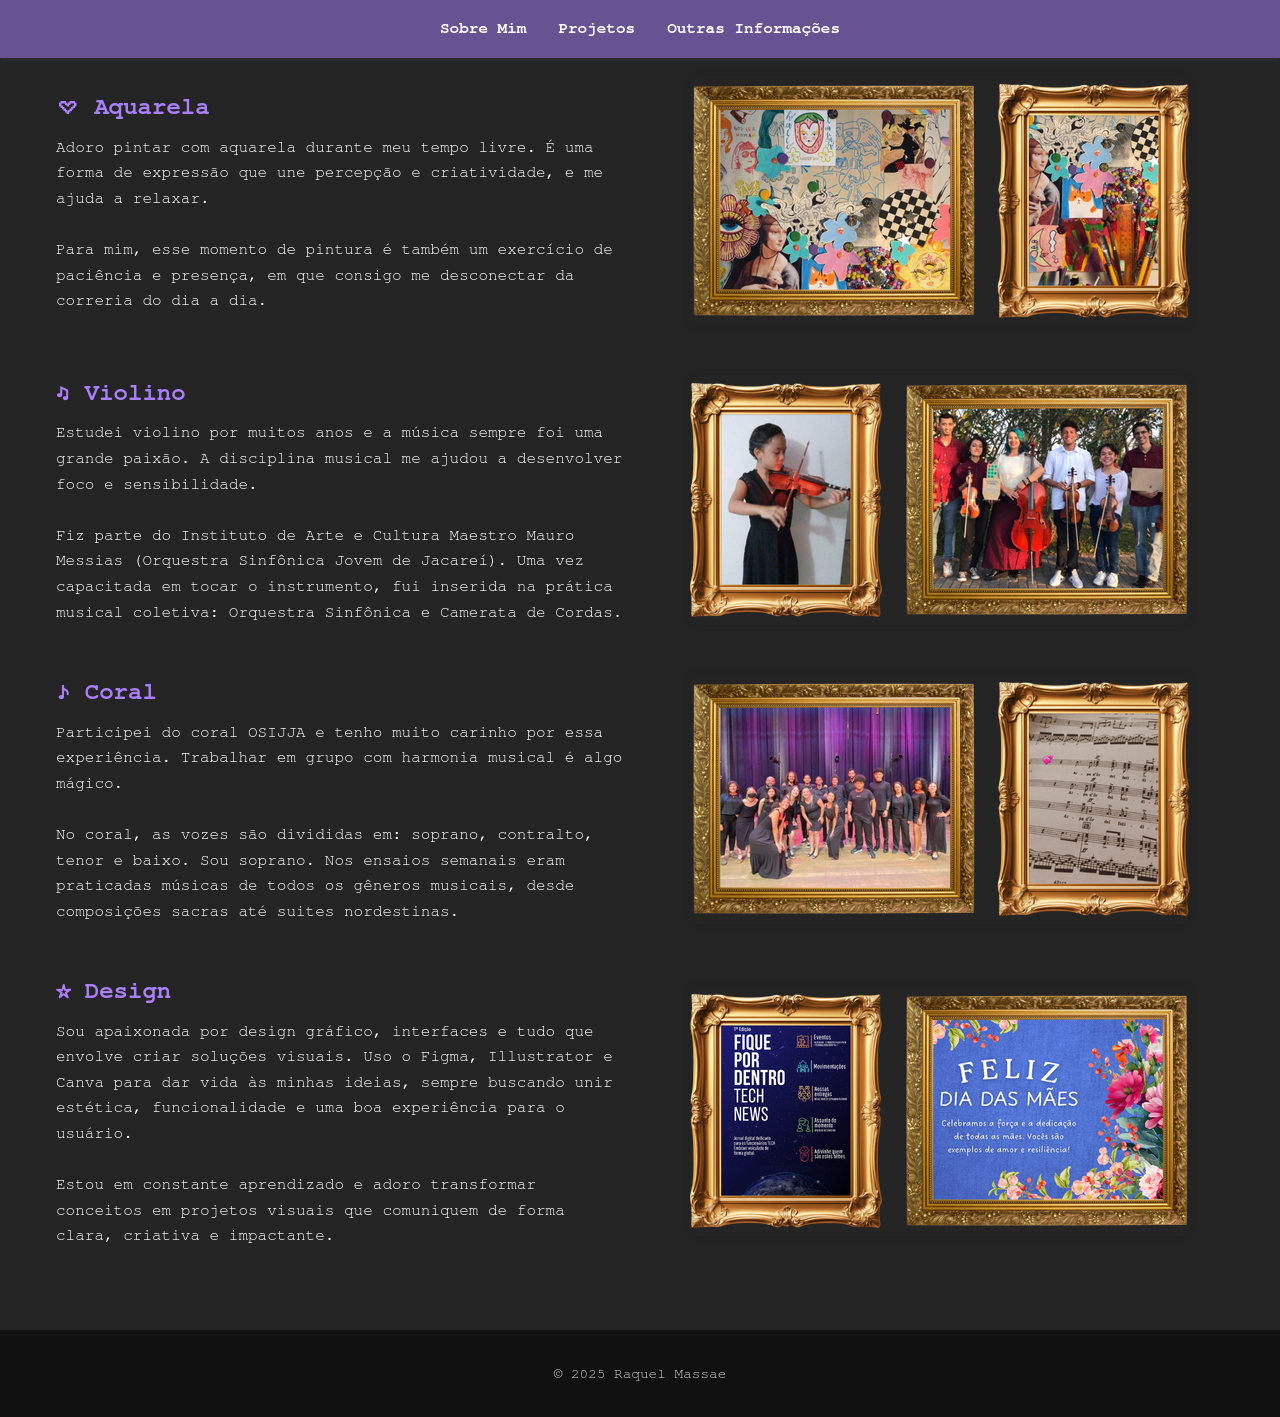
==== docs/portfolio/outras-informacoes.html @ 10573986 "Add files via upload" ====
<!DOCTYPE html>
<html lang="pt-BR">
<head>
  <meta charset="UTF-8" />
  <meta name="viewport" content="width=device-width, initial-scale=1.0"/>
  <title>Outras Informações</title>
  <link rel="stylesheet" href="css/style.css" />
  <style>
    .hobbies-section {
      max-width: 1200px;
      margin: auto;
      padding: 1rem;
      display: flex;
      flex-direction: column;
      gap: 3rem;
    }

    .hobby {
      display: flex;
      align-items: center;
      gap: 2rem;
      flex-wrap: wrap;
    }

    .hobby-text {
      flex: 1;
      min-width: 250px;
    }

    .hobby-img {
      flex: 1;
      min-width: 300px;
      display: flex;
      justify-content: center;
      align-items: center;
    }

    .hobby-img img {
      width: 100%;
      max-width: 500px; /* AUMENTADO de 400px para 500px */
      border-radius: 12px;
      box-shadow: 0 0 10px rgba(0,0,0,0.1);
      display: flex;
      justify-content: center;
      align-items: center;
    }

    .hobby-text h3 {
      margin-bottom: 0.5rem;
      font-size: 1.5rem;
    }
  </style>
</head>
<body>

  <nav class="navbar">
    <a href="index.html">Sobre Mim</a>
    <a href="projetos.html">Projetos</a>
    <a href="outras-informacoes.html">Outras Informações</a>
  </nav>

  <main>
    <section class="hobbies-section">

      <div class="hobby">
        <div class="hobby-text">
          <h3>𖹭 Aquarela</h3>
          <p>Adoro pintar com aquarela durante meu tempo livre. É uma forma de expressão que une percepção e criatividade, e me ajuda a relaxar.</p>
          <br>
          <p>Para mim, esse momento de pintura é também um exercício de paciência e presença, em que consigo me desconectar da correria do dia a dia.</p>
        </div>
        <div class="hobby-img">
          <img src="img/aqua.png" alt="Aquarela" />
        </div>
      </div>

      <div class="hobby">
        <div class="hobby-text">
          <h3>♫ Violino</h3>
          <p>Estudei violino por muitos anos e a música sempre foi uma grande paixão. A disciplina musical me ajudou a desenvolver foco e sensibilidade.</p>
          <br>
          <p>Fiz parte do Instituto de Arte e Cultura Maestro Mauro Messias (Orquestra Sinfônica Jovem de Jacareí). Uma vez capacitada em tocar o instrumento, fui inserida na prática musical coletiva: Orquestra Sinfônica e Camerata de Cordas.</p>
        </div>
        <div class="hobby-img">
          <img src="img/violin.png" alt="Violino" />
        </div>
      </div>

      <div class="hobby">
        <div class="hobby-text">
          <h3>♪ Coral</h3>
          <p>Participei do coral OSIJJA e tenho muito carinho por essa experiência. Trabalhar em grupo com harmonia musical é algo mágico.</p>
          <br>
          <p>No coral, as vozes são divididas em: soprano, contralto, tenor e baixo. Sou soprano. Nos ensaios semanais eram praticadas músicas de todos os gêneros musicais, desde composições sacras até suites nordestinas.</p>
        </div>
        <div class="hobby-img">
          <img src="img/coro.png" alt="Coral" />
        </div>
      </div>

      <div class="hobby">
        <div class="hobby-text">
          <h3>☆ Design</h3>
          <p>Sou apaixonada por design gráfico, interfaces e tudo que envolve criar soluções visuais. Uso o Figma, Illustrator e Canva para dar vida às minhas ideias, sempre buscando unir estética, funcionalidade e uma boa experiência para o usuário.</p>
          <br>
          <p>Estou em constante aprendizado e adoro transformar conceitos em projetos visuais que comuniquem de forma clara, criativa e impactante.</p>
        </div>
        <div class="hobby-img">
          <img src="img/design.png" alt="Design" />
        </div>
      </div>

    </section>
  </main>

  <footer>
    © 2025 Raquel Massae
  </footer>

</body>
</html>
---- docs/portfolio/css/style.css ----
/* Reset simples */
* {
  margin: 0;
  padding: 0;
  box-sizing: border-box;
}

body {
  font-family: FreeMono, monospace;
  background-color: #242424;      /* fundo preto */
  color: #fff;                 /* texto branco */
  line-height: 1.6;
  padding-top: 60px;
}

/* Títulos em roxo */
h1, h2, h3, h4, h5, h6 {
  color: #aa7fff;
}

/* Navbar */
.navbar {
  position: fixed;
  top: 0;
  width: 100%;
  background: #675292; /* tom mais escuro */
  padding: 1rem 2rem;
  display: flex;
  justify-content: center;
  box-shadow: 0 2px 5px rgba(255, 255, 255, 0.05);
  z-index: 1000;
}

.navbar a {
  margin: 0 1rem;
  text-decoration: none;
  color: #fff;
  font-weight: bold;
  transition: color 0.3s;
}

.navbar a:hover {
  color: #aa7fff;
  font-weight: bold;
}

/* Footer */
footer {
  text-align: center;
  padding: 2rem 0;
  margin-top: 4rem;
  font-size: 0.9rem;
  background-color: #111;
  color: #ccc;
  border-top: 1px solid #222;
}
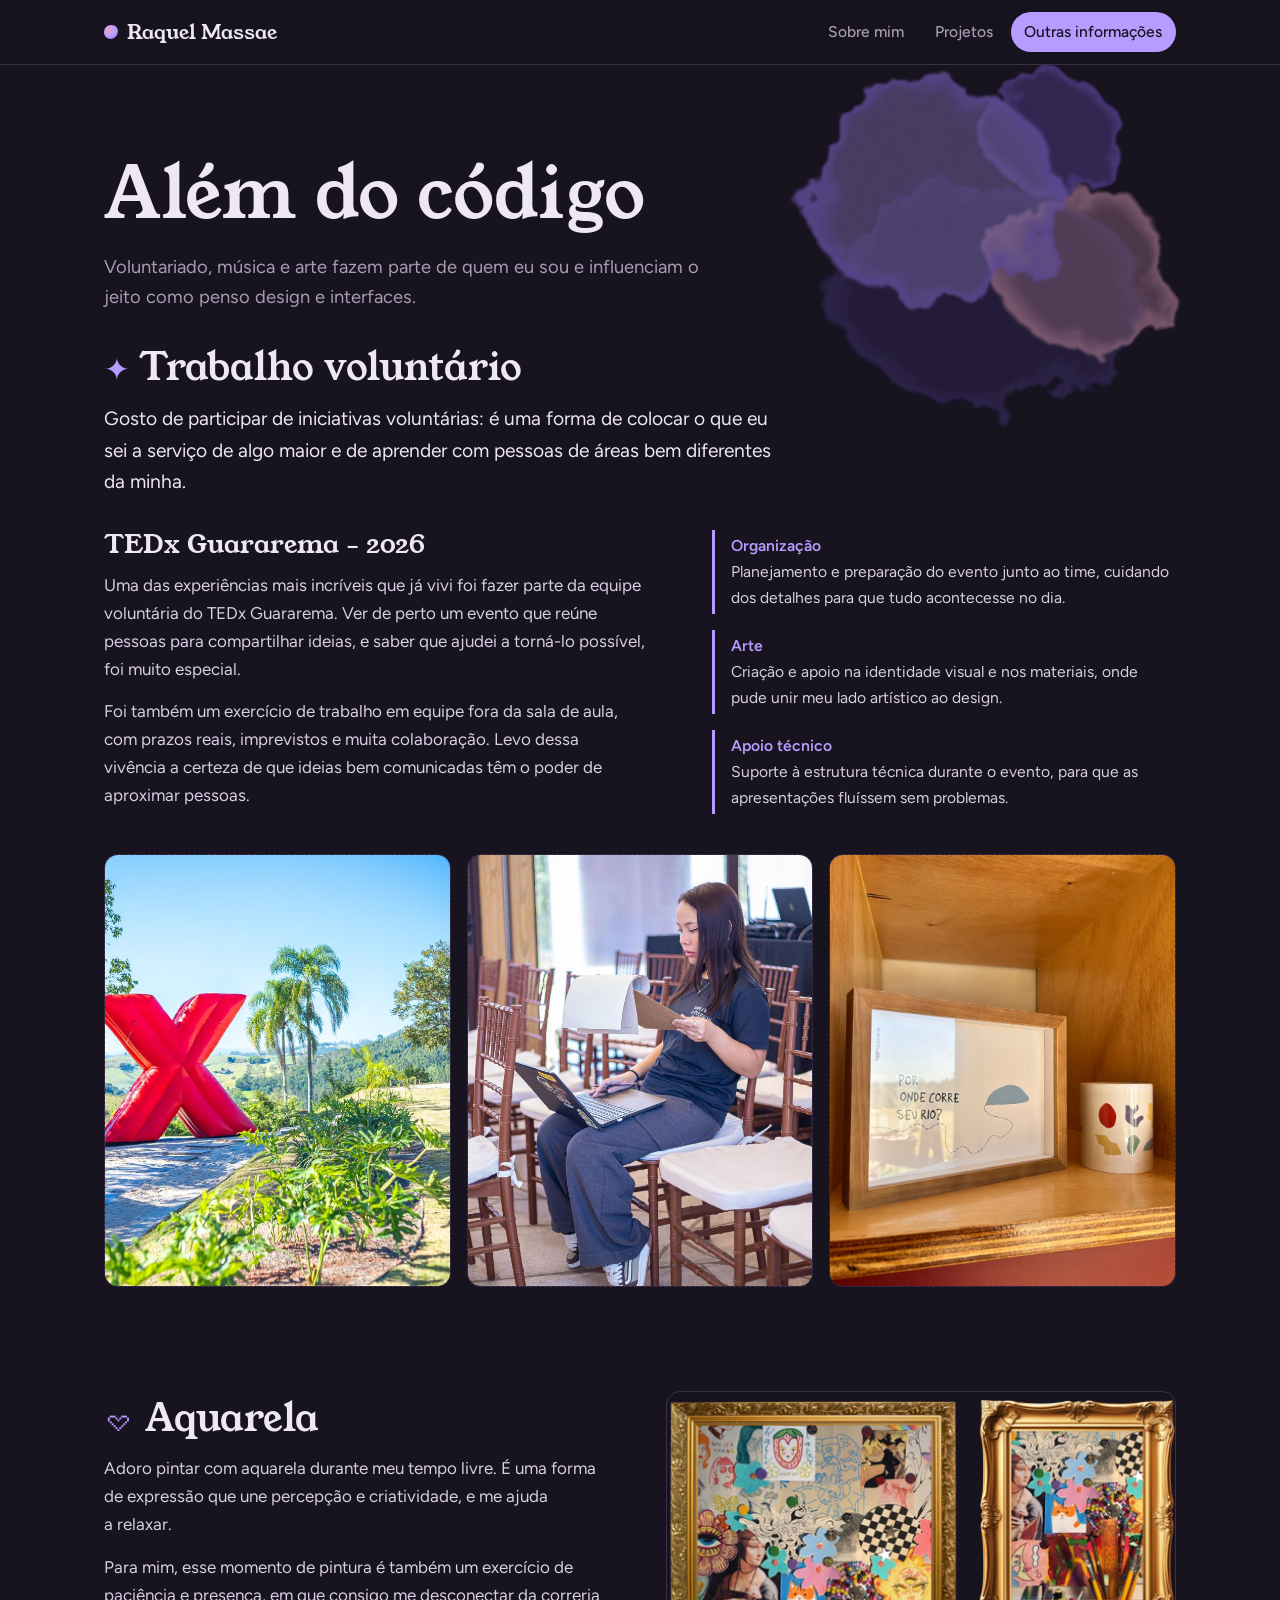
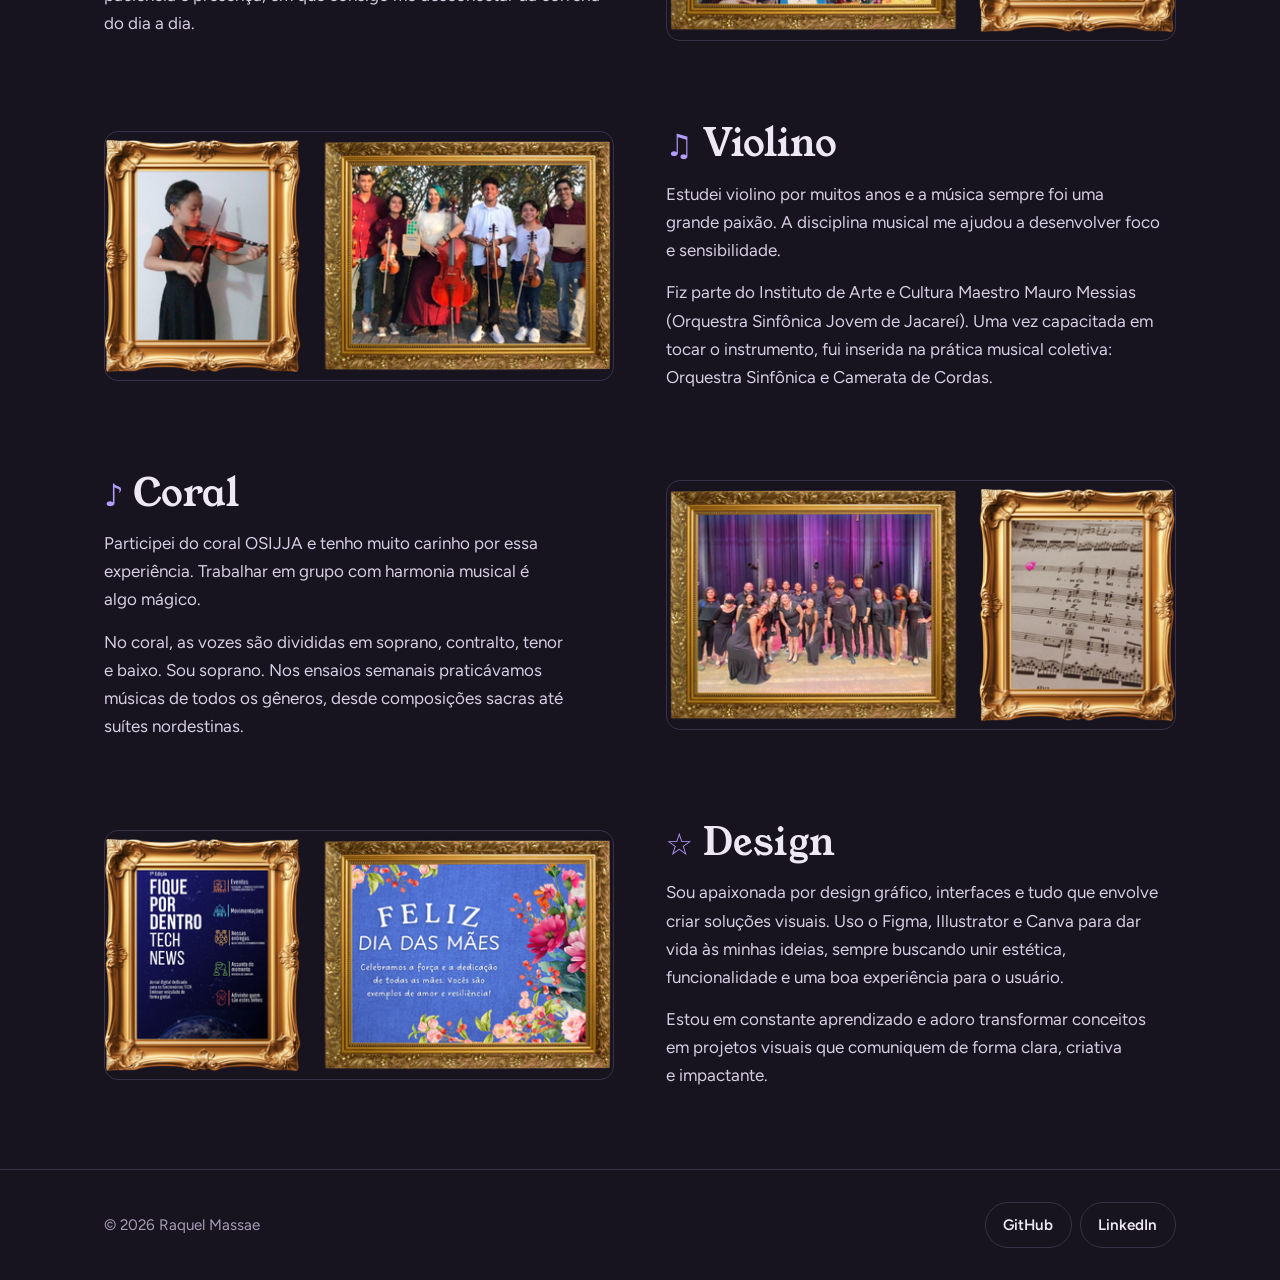
==== commit a13cd3d2: "Add files via upload Atualiza portfólio: projeto 5DSM, novo visual e voluntariado" ====
--- a/docs/portfolio/outras-informacoes.html
+++ b/docs/portfolio/outras-informacoes.html
@@ -1,121 +1,131 @@
-<!DOCTYPE html>
-<html lang="pt-BR">
-<head>
-  <meta charset="UTF-8" />
-  <meta name="viewport" content="width=device-width, initial-scale=1.0"/>
-  <title>Outras Informações</title>
-  <link rel="stylesheet" href="css/style.css" />
-  <style>
-    .hobbies-section {
-      max-width: 1200px;
-      margin: auto;
-      padding: 1rem;
-      display: flex;
-      flex-direction: column;
-      gap: 3rem;
-    }
-
-    .hobby {
-      display: flex;
-      align-items: center;
-      gap: 2rem;
-      flex-wrap: wrap;
-    }
-
-    .hobby-text {
-      flex: 1;
-      min-width: 250px;
-    }
-
-    .hobby-img {
-      flex: 1;
-      min-width: 300px;
-      display: flex;
-      justify-content: center;
-      align-items: center;
-    }
-
-    .hobby-img img {
-      width: 100%;
-      max-width: 500px; /* AUMENTADO de 400px para 500px */
-      border-radius: 12px;
-      box-shadow: 0 0 10px rgba(0,0,0,0.1);
-      display: flex;
-      justify-content: center;
-      align-items: center;
-    }
-
-    .hobby-text h3 {
-      margin-bottom: 0.5rem;
-      font-size: 1.5rem;
-    }
-  </style>
-</head>
-<body>
-
-  <nav class="navbar">
-    <a href="index.html">Sobre Mim</a>
-    <a href="projetos.html">Projetos</a>
-    <a href="outras-informacoes.html">Outras Informações</a>
-  </nav>
-
-  <main>
-    <section class="hobbies-section">
-
-      <div class="hobby">
-        <div class="hobby-text">
-          <h3>𖹭 Aquarela</h3>
-          <p>Adoro pintar com aquarela durante meu tempo livre. É uma forma de expressão que une percepção e criatividade, e me ajuda a relaxar.</p>
-          <br>
-          <p>Para mim, esse momento de pintura é também um exercício de paciência e presença, em que consigo me desconectar da correria do dia a dia.</p>
-        </div>
-        <div class="hobby-img">
-          <img src="img/aqua.png" alt="Aquarela" />
-        </div>
-      </div>
-
-      <div class="hobby">
-        <div class="hobby-text">
-          <h3>♫ Violino</h3>
-          <p>Estudei violino por muitos anos e a música sempre foi uma grande paixão. A disciplina musical me ajudou a desenvolver foco e sensibilidade.</p>
-          <br>
-          <p>Fiz parte do Instituto de Arte e Cultura Maestro Mauro Messias (Orquestra Sinfônica Jovem de Jacareí). Uma vez capacitada em tocar o instrumento, fui inserida na prática musical coletiva: Orquestra Sinfônica e Camerata de Cordas.</p>
-        </div>
-        <div class="hobby-img">
-          <img src="img/violin.png" alt="Violino" />
-        </div>
-      </div>
-
-      <div class="hobby">
-        <div class="hobby-text">
-          <h3>♪ Coral</h3>
-          <p>Participei do coral OSIJJA e tenho muito carinho por essa experiência. Trabalhar em grupo com harmonia musical é algo mágico.</p>
-          <br>
-          <p>No coral, as vozes são divididas em: soprano, contralto, tenor e baixo. Sou soprano. Nos ensaios semanais eram praticadas músicas de todos os gêneros musicais, desde composições sacras até suites nordestinas.</p>
-        </div>
-        <div class="hobby-img">
-          <img src="img/coro.png" alt="Coral" />
-        </div>
-      </div>
-
-      <div class="hobby">
-        <div class="hobby-text">
-          <h3>☆ Design</h3>
-          <p>Sou apaixonada por design gráfico, interfaces e tudo que envolve criar soluções visuais. Uso o Figma, Illustrator e Canva para dar vida às minhas ideias, sempre buscando unir estética, funcionalidade e uma boa experiência para o usuário.</p>
-          <br>
-          <p>Estou em constante aprendizado e adoro transformar conceitos em projetos visuais que comuniquem de forma clara, criativa e impactante.</p>
-        </div>
-        <div class="hobby-img">
-          <img src="img/design.png" alt="Design" />
-        </div>
-      </div>
-
-    </section>
-  </main>
-
-  <footer>
-    © 2025 Raquel Massae
-  </footer>
-
-</body>
-</html>
+<!DOCTYPE html>
+<html lang="pt-BR">
+
+<head>
+  <meta charset="UTF-8" />
+  <meta name="viewport" content="width=device-width, initial-scale=1.0" />
+  <meta name="description" content="Voluntariado, hobbies e interesses de Raquel Massae: TEDx Guararema, aquarela, violino, coral e design." />
+  <title>Outras informações | Raquel Massae</title>
+  <link rel="preload" href="fonts/young-serif.woff2" as="font" type="font/woff2" crossorigin />
+  <link rel="stylesheet" href="css/style.css" />
+  <link rel="stylesheet" href="css/paginas.css" />
+</head>
+
+<body>
+  <a class="skip-link" href="#conteudo">Pular para o conteúdo</a>
+
+  <!-- Filtro que dá as bordas irregulares de aquarela -->
+  <svg class="svg-defs" aria-hidden="true" focusable="false">
+    <filter id="aquarela" x="-20%" y="-20%" width="140%" height="140%">
+      <feTurbulence type="fractalNoise" baseFrequency="0.018" numOctaves="4" seed="4" result="ruido" />
+      <feDisplacementMap in="SourceGraphic" in2="ruido" scale="70" result="borda" />
+      <feGaussianBlur in="borda" stdDeviation="1.2" />
+    </filter>
+  </svg>
+
+  <header class="site-header">
+    <div class="wrap">
+      <a class="brand" href="index.html"><span class="brand-dot" aria-hidden="true"></span>Raquel Massae</a>
+      <nav class="nav" aria-label="Principal">
+        <a href="index.html">Sobre mim</a>
+        <a href="projetos.html">Projetos</a>
+        <a href="outras-informacoes.html" aria-current="page">Outras informações</a>
+      </nav>
+    </div>
+  </header>
+
+  <main id="conteudo">
+    <section class="page-head wrap">
+      <div class="bloom" aria-hidden="true"></div>
+      <h1>Além do código</h1>
+      <p>Voluntariado, música e arte fazem parte de quem eu sou e influenciam o jeito como penso design e interfaces.</p>
+    </section>
+
+    <section class="volunteer wrap" aria-labelledby="voluntariado-titulo">
+      <div class="volunteer-text">
+        <h2 id="voluntariado-titulo"><span aria-hidden="true">✦</span>Trabalho voluntário</h2>
+        <p class="volunteer-lead">Gosto de participar de iniciativas voluntárias: é uma forma de colocar o que eu sei a serviço de algo maior e de aprender com pessoas de áreas bem diferentes da minha.</p>
+        <div class="volunteer-cols">
+          <div>
+            <h3>TEDx Guararema - 2026</h3>
+            <p>Uma das experiências mais incríveis que já vivi foi fazer parte da equipe voluntária do TEDx Guararema. Ver de perto um evento que reúne pessoas para compartilhar ideias, e saber que ajudei a torná-lo possível, foi muito especial.</p>
+            <p>Foi também um exercício de trabalho em equipe fora da sala de aula, com prazos reais, imprevistos e muita colaboração. Levo dessa vivência a certeza de que ideias bem comunicadas têm o poder de aproximar pessoas.</p>
+          </div>
+          <ul class="roles">
+            <li><strong>Organização</strong>Planejamento e preparação do evento junto ao time, cuidando dos detalhes para que tudo acontecesse no dia.</li>
+            <li><strong>Arte</strong>Criação e apoio na identidade visual e nos materiais, onde pude unir meu lado artístico ao design.</li>
+            <li><strong>Apoio técnico</strong>Suporte à estrutura técnica durante o evento, para que as apresentações fluíssem sem problemas.</li>
+          </ul>
+        </div>
+      </div>
+
+      <!-- Fotos do TEDx: salve os arquivos em img/ com estes nomes (tedx1.jpg, tedx2.jpg, tedx3.jpg) -->
+      <div class="photo-row">
+        <figure class="photo-slot"><img src="img/tedx1.jpeg" alt="Raquel com a equipe voluntária do TEDx Guararema" loading="lazy" onerror="this.remove()" /><span class="slot-hint">img/tedx1.jpg</span></figure>
+        <figure class="photo-slot"><img src="img/tedx2.jpeg" alt="Bastidores do TEDx Guararema" loading="lazy" onerror="this.remove()" /><span class="slot-hint">img/tedx2.jpg</span></figure>
+        <figure class="photo-slot"><img src="img/tedx3.jpeg" alt="Palco do TEDx Guararema" loading="lazy" onerror="this.remove()" /><span class="slot-hint">img/tedx3.jpg</span></figure>
+      </div>
+    </section>
+
+    <section class="hobbies wrap" aria-label="Hobbies">
+
+      <article class="hobby">
+        <div class="hobby-text">
+          <h2><span aria-hidden="true">𖹭</span>Aquarela</h2>
+          <p>Adoro pintar com aquarela durante meu tempo livre. É uma forma de expressão que une percepção e criatividade, e me ajuda a relaxar.</p>
+          <p>Para mim, esse momento de pintura é também um exercício de paciência e presença, em que consigo me desconectar da correria do dia a dia.</p>
+        </div>
+        <div class="hobby-img">
+          <img src="img/aqua.png" alt="Pintura em aquarela" width="500" height="250" loading="lazy" />
+        </div>
+      </article>
+
+      <article class="hobby">
+        <div class="hobby-text">
+          <h2><span aria-hidden="true">♫</span>Violino</h2>
+          <p>Estudei violino por muitos anos e a música sempre foi uma grande paixão. A disciplina musical me ajudou a desenvolver foco e sensibilidade.</p>
+          <p>Fiz parte do Instituto de Arte e Cultura Maestro Mauro Messias (Orquestra Sinfônica Jovem de Jacareí). Uma vez capacitada em tocar o instrumento, fui inserida na prática musical coletiva: Orquestra Sinfônica e Camerata de Cordas.</p>
+        </div>
+        <div class="hobby-img">
+          <img src="img/violin.png" alt="Violino" width="500" height="250" loading="lazy" />
+        </div>
+      </article>
+
+      <article class="hobby">
+        <div class="hobby-text">
+          <h2><span aria-hidden="true">♪</span>Coral</h2>
+          <p>Participei do coral OSIJJA e tenho muito carinho por essa experiência. Trabalhar em grupo com harmonia musical é algo mágico.</p>
+          <p>No coral, as vozes são divididas em soprano, contralto, tenor e baixo. Sou soprano. Nos ensaios semanais praticávamos músicas de todos os gêneros, desde composições sacras até suítes nordestinas.</p>
+        </div>
+        <div class="hobby-img">
+          <img src="img/coro.png" alt="Coral" width="500" height="250" loading="lazy" />
+        </div>
+      </article>
+
+      <article class="hobby">
+        <div class="hobby-text">
+          <h2><span aria-hidden="true">☆</span>Design</h2>
+          <p>Sou apaixonada por design gráfico, interfaces e tudo que envolve criar soluções visuais. Uso o Figma, Illustrator e Canva para dar vida às minhas ideias, sempre buscando unir estética, funcionalidade e uma boa experiência para o usuário.</p>
+          <p>Estou em constante aprendizado e adoro transformar conceitos em projetos visuais que comuniquem de forma clara, criativa e impactante.</p>
+        </div>
+        <div class="hobby-img">
+          <img src="img/design.png" alt="Trabalho de design" width="500" height="250" loading="lazy" />
+        </div>
+      </article>
+
+    </section>
+  </main>
+
+  <footer class="site-footer">
+    <div class="wrap">
+      <span>© 2026 Raquel Massae</span>
+      <div class="social">
+        <a class="btn" href="https://github.com/nakamuraquel" target="_blank" rel="noopener">GitHub</a>
+        <a class="btn" href="https://www.linkedin.com/in/raquelmassae/" target="_blank" rel="noopener">LinkedIn</a>
+      </div>
+    </div>
+  </footer>
+
+</body>
+
+</html>
--- a/docs/portfolio/css/style.css
+++ b/docs/portfolio/css/style.css
@@ -1,56 +1,348 @@
-/* Reset simples */
-* {
-  margin: 0;
-  padding: 0;
-  box-sizing: border-box;
-}
-
-body {
-  font-family: FreeMono, monospace;
-  background-color: #242424;      /* fundo preto */
-  color: #fff;                 /* texto branco */
-  line-height: 1.6;
-  padding-top: 60px;
-}
-
-/* Títulos em roxo */
-h1, h2, h3, h4, h5, h6 {
-  color: #aa7fff;
-}
-
-/* Navbar */
-.navbar {
-  position: fixed;
-  top: 0;
-  width: 100%;
-  background: #675292; /* tom mais escuro */
-  padding: 1rem 2rem;
-  display: flex;
-  justify-content: center;
-  box-shadow: 0 2px 5px rgba(255, 255, 255, 0.05);
-  z-index: 1000;
-}
-
-.navbar a {
-  margin: 0 1rem;
-  text-decoration: none;
-  color: #fff;
-  font-weight: bold;
-  transition: color 0.3s;
-}
-
-.navbar a:hover {
-  color: #aa7fff;
-  font-weight: bold;
-}
-
-/* Footer */
-footer {
-  text-align: center;
-  padding: 2rem 0;
-  margin-top: 4rem;
-  font-size: 0.9rem;
-  background-color: #111;
-  color: #ccc;
-  border-top: 1px solid #222;
-}
+/* =========================================================
+   Portfólio Raquel Massae
+   Fontes hospedadas no próprio repositório (licença OFL em /fonts)
+   ========================================================= */
+
+@font-face {
+  font-family: "Young Serif";
+  src: url("../fonts/young-serif.woff2") format("woff2");
+  font-weight: 400;
+  font-display: swap;
+}
+
+@font-face {
+  font-family: "Figtree";
+  src: url("../fonts/figtree.woff2") format("woff2");
+  font-weight: 300 900;
+  font-display: swap;
+}
+
+:root {
+  --ink: #17131f;
+  --surface: #211b2c;
+  --surface-2: #2a2338;
+  --line: #3a3148;
+  --text: #ede7f6;
+  --muted: #a69db5;
+  --lilac: #b69cff;
+  --lilac-deep: #7d5fd6;
+  --rose: #e9a6c4;
+
+  --serif: "Young Serif", Georgia, "Times New Roman", serif;
+  --sans: "Figtree", system-ui, -apple-system, "Segoe UI", Roboto, sans-serif;
+
+  --wrap: 72rem;
+  --gutter: clamp(1.25rem, 4vw, 2.5rem);
+}
+
+*,
+*::before,
+*::after {
+  box-sizing: border-box;
+  margin: 0;
+  padding: 0;
+}
+
+html {
+  overflow-x: clip;
+  scroll-behavior: smooth;
+  scroll-padding-top: 5rem;
+}
+
+body {
+  font-family: var(--sans);
+  font-size: 1.0625rem;
+  line-height: 1.65;
+  background: var(--ink);
+  color: var(--text);
+  -webkit-font-smoothing: antialiased;
+  min-height: 100vh;
+  display: flex;
+  flex-direction: column;
+}
+
+main {
+  flex: 1;
+}
+
+img {
+  max-width: 100%;
+  display: block;
+}
+
+h1,
+h2,
+h3 {
+  font-family: var(--serif);
+  font-weight: 400;
+  line-height: 1.15;
+  color: var(--text);
+  text-wrap: balance;
+}
+
+p {
+  text-wrap: pretty;
+}
+
+a {
+  color: var(--lilac);
+  text-underline-offset: 0.2em;
+}
+
+a:hover {
+  color: var(--text);
+}
+
+:focus-visible {
+  outline: 2px solid var(--lilac);
+  outline-offset: 3px;
+  border-radius: 4px;
+}
+
+.skip-link {
+  position: absolute;
+  left: 1rem;
+  top: -3rem;
+  background: var(--lilac);
+  color: var(--ink);
+  padding: 0.5rem 1rem;
+  border-radius: 6px;
+  z-index: 2000;
+}
+
+.skip-link:focus {
+  top: 1rem;
+}
+
+.wrap {
+  width: 100%;
+  max-width: var(--wrap);
+  margin-inline: auto;
+  padding-inline: var(--gutter);
+}
+
+/* ---------- Navegação ---------- */
+
+.site-header {
+  position: sticky;
+  top: 0;
+  z-index: 1000;
+  background: rgb(23 19 31 / 0.82);
+  backdrop-filter: blur(12px);
+  -webkit-backdrop-filter: blur(12px);
+  border-bottom: 1px solid var(--line);
+}
+
+.site-header .wrap {
+  display: flex;
+  align-items: center;
+  justify-content: space-between;
+  gap: 1rem;
+  min-height: 4rem;
+  flex-wrap: wrap;
+}
+
+.brand {
+  font-family: var(--serif);
+  font-size: 1.25rem;
+  color: var(--text);
+  text-decoration: none;
+  display: inline-flex;
+  align-items: center;
+  gap: 0.6rem;
+}
+
+.brand-dot {
+  width: 0.85rem;
+  height: 0.85rem;
+  border-radius: 50% 45% 55% 48%;
+  background: radial-gradient(circle at 35% 35%, var(--rose), var(--lilac) 55%, var(--lilac-deep));
+}
+
+.nav {
+  display: flex;
+  gap: 0.25rem;
+  flex-wrap: wrap;
+}
+
+.nav a {
+  color: var(--muted);
+  text-decoration: none;
+  font-weight: 500;
+  font-size: 0.975rem;
+  padding: 0.45rem 0.85rem;
+  border-radius: 999px;
+  transition: color 0.2s, background-color 0.2s;
+}
+
+.nav a:hover {
+  color: var(--text);
+  background: var(--surface);
+}
+
+.nav a[aria-current="page"] {
+  color: var(--ink);
+  background: var(--lilac);
+}
+
+@media (max-width: 36rem) {
+  .site-header .wrap {
+    justify-content: center;
+    padding-block: 0.6rem;
+  }
+  .nav a {
+    padding: 0.4rem 0.7rem;
+    font-size: 0.9rem;
+  }
+}
+
+/* ---------- Mancha de aquarela ---------- */
+
+.bloom {
+  position: absolute;
+  pointer-events: none;
+  z-index: -1;
+  filter: url(#aquarela);
+  opacity: 0.5;
+  background:
+    radial-gradient(34% 38% at 36% 42%, rgb(182 156 255 / 0.55) 0 55%, rgb(150 118 240 / 0.9) 68%, transparent 71%),
+    radial-gradient(24% 28% at 64% 60%, rgb(233 166 196 / 0.45) 0 50%, rgb(233 166 196 / 0.85) 66%, transparent 70%),
+    radial-gradient(18% 20% at 58% 28%, rgb(125 95 214 / 0.5) 0 55%, rgb(125 95 214 / 0.9) 68%, transparent 71%),
+    radial-gradient(40% 36% at 46% 66%, rgb(90 70 160 / 0.35) 0 60%, rgb(90 70 160 / 0.6) 70%, transparent 73%);
+}
+
+@media (prefers-reduced-motion: no-preference) {
+  .bloom {
+    animation: florescer 1.6s cubic-bezier(0.2, 0.7, 0.2, 1) both;
+  }
+  @keyframes florescer {
+    from {
+      opacity: 0;
+      transform: scale(0.82);
+    }
+    to {
+      opacity: 0.55;
+      transform: scale(1);
+    }
+  }
+}
+
+.svg-defs {
+  position: absolute;
+  width: 0;
+  height: 0;
+}
+
+/* ---------- Cabeçalho de página ---------- */
+
+.page-head {
+  position: relative;
+  isolation: isolate;
+  padding-block: clamp(3rem, 8vw, 5.5rem) 2rem;
+}
+
+.page-head .bloom {
+  width: min(34rem, 90vw);
+  aspect-ratio: 1.3;
+  right: -4rem;
+  top: -3rem;
+}
+
+.page-head .bloom {
+  max-width: calc(100vw + 1rem);
+}
+
+@media (max-width: 40rem) {
+  .page-head .bloom {
+    right: 0;
+    width: 80vw;
+    opacity: 0.3;
+  }
+}
+
+.page-head h1 {
+  font-size: clamp(2.6rem, 7vw, 4.5rem);
+  margin-bottom: 1rem;
+}
+
+.page-head p {
+  max-width: 38rem;
+  color: var(--muted);
+  font-size: 1.15rem;
+}
+
+/* ---------- Botões ---------- */
+
+.btn {
+  display: inline-flex;
+  align-items: center;
+  gap: 0.45rem;
+  font: inherit;
+  font-weight: 600;
+  font-size: 0.95rem;
+  padding: 0.6rem 1.1rem;
+  border-radius: 999px;
+  border: 1px solid var(--line);
+  background: transparent;
+  color: var(--text);
+  text-decoration: none;
+  cursor: pointer;
+  transition: background-color 0.2s, border-color 0.2s, color 0.2s;
+}
+
+.btn:hover {
+  border-color: var(--lilac);
+  color: var(--text);
+}
+
+.btn-primary {
+  background: var(--lilac);
+  border-color: var(--lilac);
+  color: var(--ink);
+}
+
+.btn-primary:hover {
+  background: var(--text);
+  border-color: var(--text);
+  color: var(--ink);
+}
+
+.btn svg {
+  width: 1.05em;
+  height: 1.05em;
+  flex: none;
+}
+
+/* ---------- Rodapé ---------- */
+
+.site-footer {
+  margin-top: 5rem;
+  border-top: 1px solid var(--line);
+  padding-block: 2rem;
+  color: var(--muted);
+  font-size: 0.95rem;
+}
+
+.site-footer .wrap {
+  display: flex;
+  justify-content: space-between;
+  align-items: center;
+  gap: 1rem;
+  flex-wrap: wrap;
+}
+
+.social {
+  display: flex;
+  gap: 0.5rem;
+  flex-wrap: wrap;
+}
+
+@media (prefers-reduced-motion: reduce) {
+  *,
+  *::before,
+  *::after {
+    transition: none !important;
+    animation: none !important;
+    scroll-behavior: auto !important;
+  }
+}
--- a/docs/portfolio/css/paginas.css
+++ b/docs/portfolio/css/paginas.css
@@ -0,0 +1,257 @@
+/* ---------- Sobre mim ---------- */
+
+.hero {
+  display: grid;
+  grid-template-columns: minmax(0, 1.1fr) minmax(0, 0.9fr);
+  gap: clamp(2rem, 5vw, 4rem);
+  align-items: center;
+  padding-block: clamp(2.5rem, 7vw, 5rem) 1rem;
+}
+
+.hero-text h1 {
+  font-size: clamp(2.6rem, 6.5vw, 4.4rem);
+  margin-bottom: 1.5rem;
+}
+
+.hero-text p {
+  max-width: 36rem;
+  margin-bottom: 1rem;
+  color: #d6cfe3;
+}
+
+.hero-text .intro {
+  font-size: 1.25rem;
+  color: var(--text);
+}
+
+.hero-photo {
+  position: relative;
+  isolation: isolate;
+  justify-self: center;
+  width: min(100%, 30rem);
+}
+
+.hero-photo .bloom {
+  inset: -10%;
+  opacity: 0.35;
+}
+
+.hero-photo img {
+  width: 100%;
+  height: auto;
+}
+
+.interests {
+  margin-top: 2rem;
+}
+
+.interests h2 {
+  font-family: var(--sans);
+  font-weight: 700;
+  font-size: 1rem;
+  margin-bottom: 0.7rem;
+}
+
+.chips {
+  list-style: none;
+  display: flex;
+  flex-wrap: wrap;
+  gap: 0.45rem;
+}
+
+.chips li {
+  padding: 0.3rem 0.8rem;
+  border-radius: 999px;
+  border: 1px solid var(--line);
+  font-size: 0.92rem;
+}
+
+.chips li.is-goal {
+  border-color: var(--lilac);
+  color: var(--lilac);
+}
+
+.hero-actions {
+  display: flex;
+  flex-wrap: wrap;
+  gap: 0.6rem;
+  margin-top: 2rem;
+}
+
+@media (max-width: 52rem) {
+  .hero {
+    grid-template-columns: 1fr;
+  }
+  .hero-photo {
+    order: -1;
+    width: min(80%, 22rem);
+  }
+}
+
+/* ---------- Outras informações ---------- */
+
+.hobbies {
+  display: flex;
+  flex-direction: column;
+  gap: clamp(3rem, 7vw, 5rem);
+}
+
+.hobby {
+  display: grid;
+  grid-template-columns: minmax(0, 1fr) minmax(0, 1fr);
+  gap: clamp(1.5rem, 4vw, 3.5rem);
+  align-items: center;
+}
+
+.hobby:nth-child(even) .hobby-img {
+  order: -1;
+}
+
+.hobby-text h2 {
+  font-size: clamp(1.8rem, 4vw, 2.4rem);
+  margin-bottom: 0.9rem;
+  display: flex;
+  align-items: baseline;
+  gap: 0.6rem;
+}
+
+.hobby-text h2 span {
+  color: var(--lilac);
+  font-family: var(--sans);
+  font-size: 0.8em;
+}
+
+.hobby-text p {
+  color: #d6cfe3;
+  max-width: 34rem;
+}
+
+.hobby-text p + p {
+  margin-top: 0.9rem;
+}
+
+.hobby-img img {
+  width: 100%;
+  border-radius: 14px;
+  border: 1px solid var(--line);
+}
+
+@media (max-width: 48rem) {
+  .hobby {
+    grid-template-columns: 1fr;
+  }
+  .hobby:nth-child(even) .hobby-img {
+    order: 0;
+  }
+}
+
+/* ---------- Trabalho voluntário ---------- */
+
+.volunteer {
+  margin-bottom: clamp(4rem, 9vw, 6.5rem);
+}
+
+.volunteer-text h2 {
+  font-size: clamp(1.8rem, 4vw, 2.4rem);
+  margin-bottom: 0.9rem;
+  display: flex;
+  align-items: baseline;
+  gap: 0.6rem;
+}
+
+.volunteer-text h2 span {
+  color: var(--lilac);
+  font-family: var(--sans);
+  font-size: 0.8em;
+}
+
+.volunteer-lead {
+  font-size: 1.2rem;
+  max-width: 44rem;
+  margin-bottom: 2rem;
+}
+
+.volunteer-cols {
+  display: grid;
+  grid-template-columns: minmax(0, 1.2fr) minmax(0, 1fr);
+  gap: clamp(1.5rem, 4vw, 3.5rem);
+  align-items: start;
+}
+
+.volunteer-cols h3 {
+  font-size: 1.6rem;
+  margin-bottom: 0.7rem;
+}
+
+.volunteer-cols p {
+  color: #d6cfe3;
+  max-width: 36rem;
+}
+
+.volunteer-cols p + p {
+  margin-top: 0.9rem;
+}
+
+.roles {
+  list-style: none;
+  display: flex;
+  flex-direction: column;
+  gap: 1rem;
+}
+
+.roles li {
+  border-left: 3px solid var(--lilac);
+  padding: 0.2rem 0 0.2rem 1rem;
+  color: #d6cfe3;
+  font-size: 0.98rem;
+}
+
+.roles strong {
+  display: block;
+  color: var(--lilac);
+  font-weight: 600;
+}
+
+.photo-row {
+  display: grid;
+  grid-template-columns: repeat(3, minmax(0, 1fr));
+  gap: 1rem;
+  margin-top: 2.5rem;
+}
+
+.photo-slot {
+  position: relative;
+  margin: 0;
+  aspect-ratio: 4 / 5;
+  border-radius: 14px;
+  overflow: hidden;
+  border: 1px dashed var(--line);
+  background: var(--surface);
+  display: grid;
+  place-items: center;
+}
+
+.photo-slot img {
+  position: absolute;
+  inset: 0;
+  width: 100%;
+  height: 100%;
+  object-fit: cover;
+}
+
+.slot-hint {
+  color: var(--muted);
+  font-size: 0.85rem;
+}
+
+@media (max-width: 48rem) {
+  .volunteer-cols {
+    grid-template-columns: 1fr;
+  }
+  .photo-row {
+    grid-template-columns: 1fr;
+  }
+  .photo-slot {
+    aspect-ratio: 4 / 3;
+  }
+}
